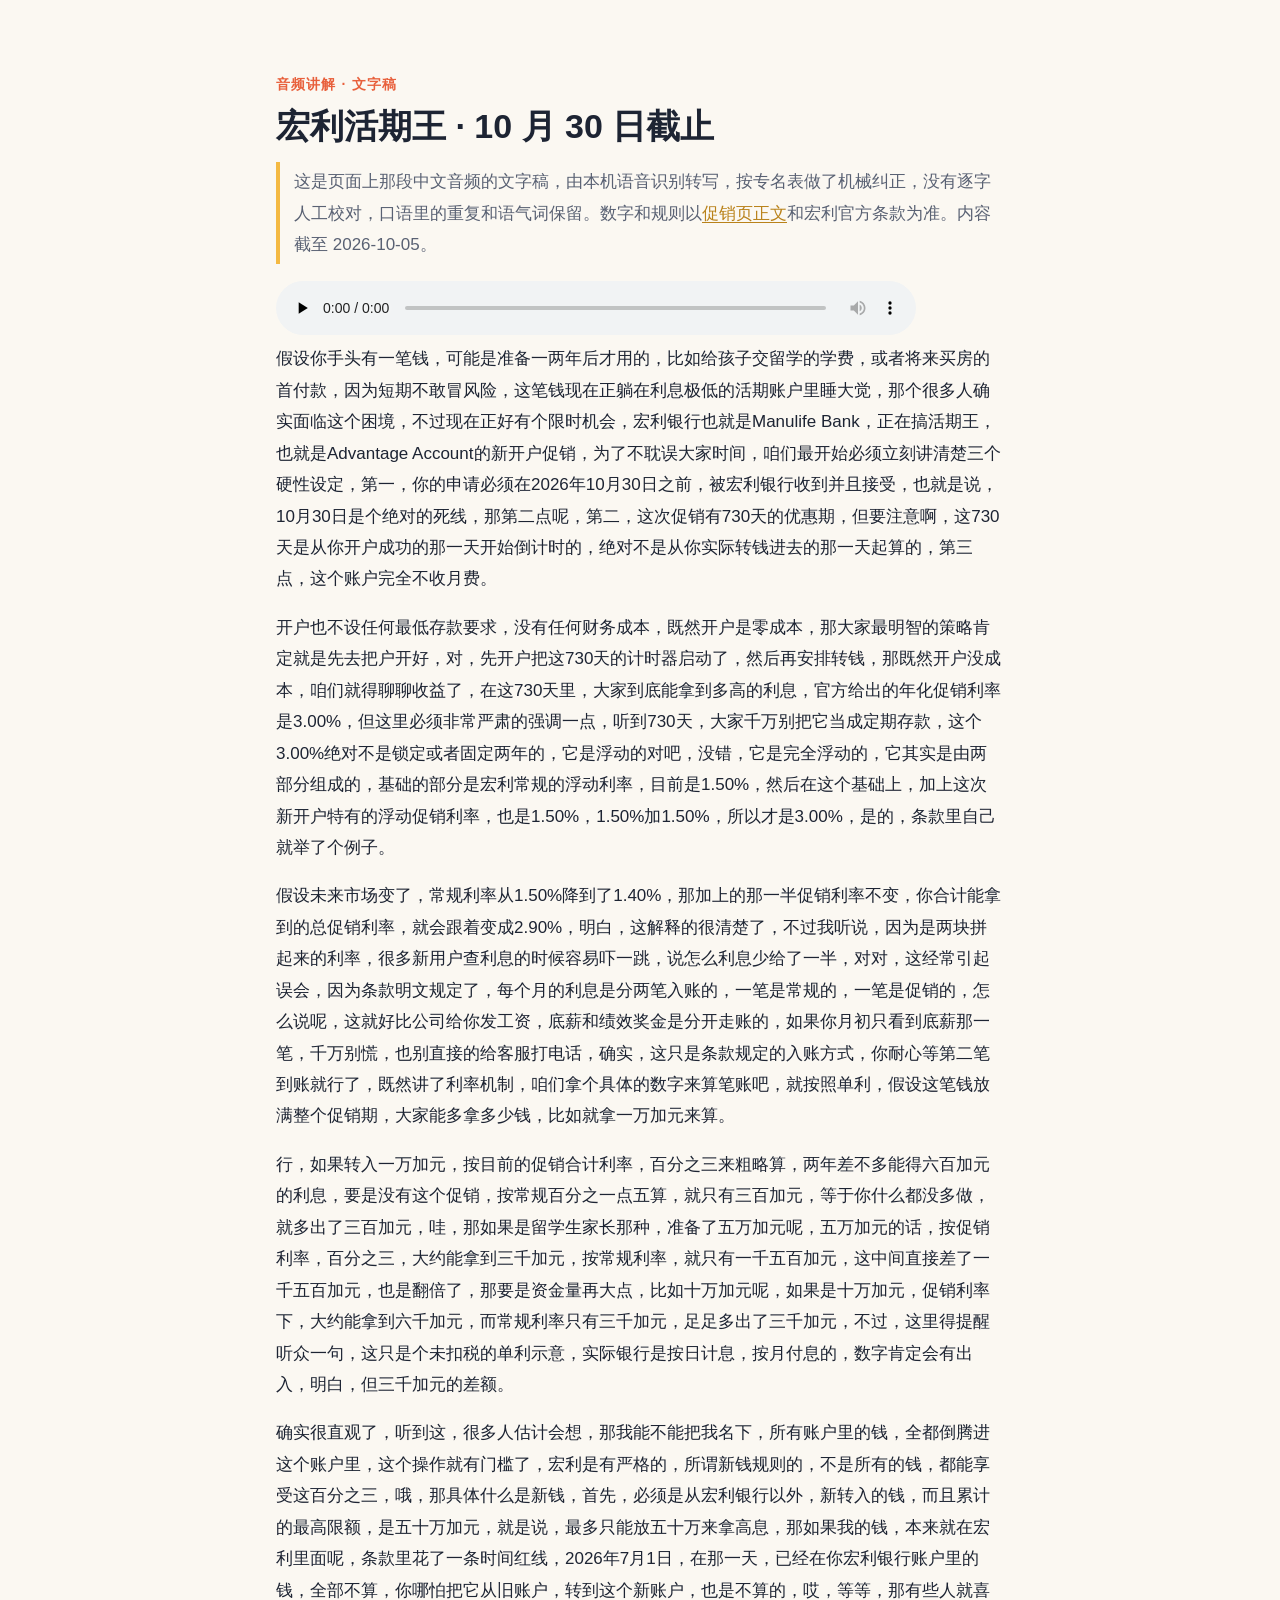
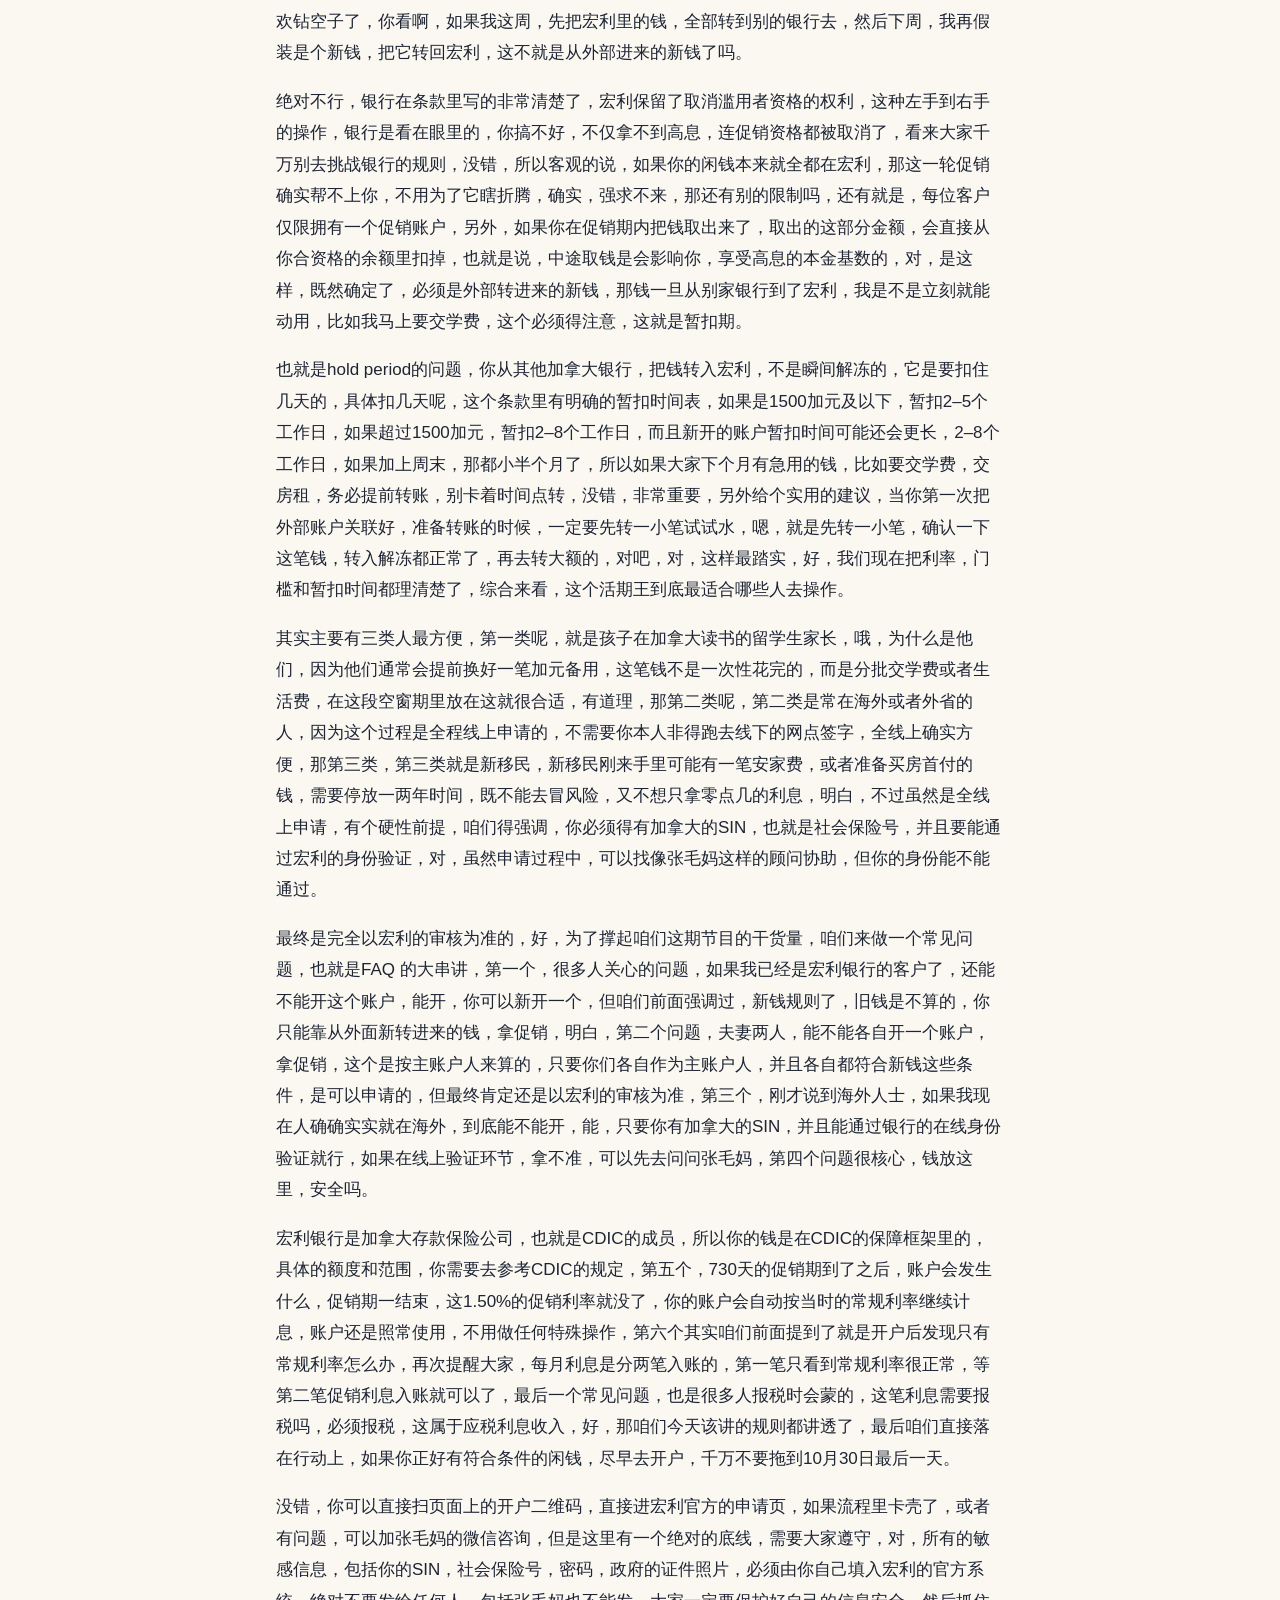
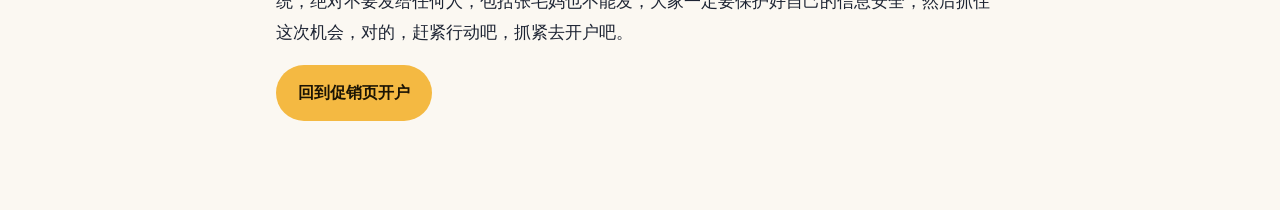
==== audio/transcript.html @ 3b373ff0 "加音频讲解（2026-10-05 版，约 11 分钟）与文字稿；导航加「听讲解」" ====
<!doctype html>
<html lang="zh-CN">
<head>
<meta charset="utf-8">
<meta name="viewport" content="width=device-width, initial-scale=1, viewport-fit=cover">
<title>活期王音频文字稿</title>
<meta name="description" content="宏利活期王 10 月 30 日截止音频讲解的文字稿，本机转写，内容截至 2026-10-05。">
<link rel="icon" href="../assets/favicon.svg" type="image/svg+xml">
<link rel="stylesheet" href="../assets/site.css">
</head>
<body>
<main class="sec"><div class="wrap transcript">
<p class="eyebrow">音频讲解 · 文字稿</p>
<h1 class="transcript-h1">宏利活期王 · 10 月 30 日截止</h1>
<p class="note">这是页面上那段中文音频的文字稿，由本机语音识别转写，按专名表做了机械纠正，没有逐字人工校对，口语里的重复和语气词保留。数字和规则以<a href="../index.html#rules">促销页正文</a>和宏利官方条款为准。内容截至 2026-10-05。</p>
<audio controls preload="none" src="advantage-2026-10-05.m4a" class="audio-player"></audio>
<p>假设你手头有一笔钱，可能是准备一两年后才用的，比如给孩子交留学的学费，或者将来买房的首付款，因为短期不敢冒风险，这笔钱现在正躺在利息极低的活期账户里睡大觉，那个很多人确实面临这个困境，不过现在正好有个限时机会，宏利银行也就是Manulife Bank，正在搞活期王，也就是Advantage Account的新开户促销，为了不耽误大家时间，咱们最开始必须立刻讲清楚三个硬性设定，第一，你的申请必须在2026年10月30日之前，被宏利银行收到并且接受，也就是说，10月30日是个绝对的死线，那第二点呢，第二，这次促销有730天的优惠期，但要注意啊，这730天是从你开户成功的那一天开始倒计时的，绝对不是从你实际转钱进去的那一天起算的，第三点，这个账户完全不收月费。</p>
<p>开户也不设任何最低存款要求，没有任何财务成本，既然开户是零成本，那大家最明智的策略肯定就是先去把户开好，对，先开户把这730天的计时器启动了，然后再安排转钱，那既然开户没成本，咱们就得聊聊收益了，在这730天里，大家到底能拿到多高的利息，官方给出的年化促销利率是3.00%，但这里必须非常严肃的强调一点，听到730天，大家千万别把它当成定期存款，这个3.00%绝对不是锁定或者固定两年的，它是浮动的对吧，没错，它是完全浮动的，它其实是由两部分组成的，基础的部分是宏利常规的浮动利率，目前是1.50%，然后在这个基础上，加上这次新开户特有的浮动促销利率，也是1.50%，1.50%加1.50%，所以才是3.00%，是的，条款里自己就举了个例子。</p>
<p>假设未来市场变了，常规利率从1.50%降到了1.40%，那加上的那一半促销利率不变，你合计能拿到的总促销利率，就会跟着变成2.90%，明白，这解释的很清楚了，不过我听说，因为是两块拼起来的利率，很多新用户查利息的时候容易吓一跳，说怎么利息少给了一半，对对，这经常引起误会，因为条款明文规定了，每个月的利息是分两笔入账的，一笔是常规的，一笔是促销的，怎么说呢，这就好比公司给你发工资，底薪和绩效奖金是分开走账的，如果你月初只看到底薪那一笔，千万别慌，也别直接的给客服打电话，确实，这只是条款规定的入账方式，你耐心等第二笔到账就行了，既然讲了利率机制，咱们拿个具体的数字来算笔账吧，就按照单利，假设这笔钱放满整个促销期，大家能多拿多少钱，比如就拿一万加元来算。</p>
<p>行，如果转入一万加元，按目前的促销合计利率，百分之三来粗略算，两年差不多能得六百加元的利息，要是没有这个促销，按常规百分之一点五算，就只有三百加元，等于你什么都没多做，就多出了三百加元，哇，那如果是留学生家长那种，准备了五万加元呢，五万加元的话，按促销利率，百分之三，大约能拿到三千加元，按常规利率，就只有一千五百加元，这中间直接差了一千五百加元，也是翻倍了，那要是资金量再大点，比如十万加元呢，如果是十万加元，促销利率下，大约能拿到六千加元，而常规利率只有三千加元，足足多出了三千加元，不过，这里得提醒听众一句，这只是个未扣税的单利示意，实际银行是按日计息，按月付息的，数字肯定会有出入，明白，但三千加元的差额。</p>
<p>确实很直观了，听到这，很多人估计会想，那我能不能把我名下，所有账户里的钱，全都倒腾进这个账户里，这个操作就有门槛了，宏利是有严格的，所谓新钱规则的，不是所有的钱，都能享受这百分之三，哦，那具体什么是新钱，首先，必须是从宏利银行以外，新转入的钱，而且累计的最高限额，是五十万加元，就是说，最多只能放五十万来拿高息，那如果我的钱，本来就在宏利里面呢，条款里花了一条时间红线，2026年7月1日，在那一天，已经在你宏利银行账户里的钱，全部不算，你哪怕把它从旧账户，转到这个新账户，也是不算的，哎，等等，那有些人就喜欢钻空子了，你看啊，如果我这周，先把宏利里的钱，全部转到别的银行去，然后下周，我再假装是个新钱，把它转回宏利，这不就是从外部进来的新钱了吗。</p>
<p>绝对不行，银行在条款里写的非常清楚了，宏利保留了取消滥用者资格的权利，这种左手到右手的操作，银行是看在眼里的，你搞不好，不仅拿不到高息，连促销资格都被取消了，看来大家千万别去挑战银行的规则，没错，所以客观的说，如果你的闲钱本来就全都在宏利，那这一轮促销确实帮不上你，不用为了它瞎折腾，确实，强求不来，那还有别的限制吗，还有就是，每位客户仅限拥有一个促销账户，另外，如果你在促销期内把钱取出来了，取出的这部分金额，会直接从你合资格的余额里扣掉，也就是说，中途取钱是会影响你，享受高息的本金基数的，对，是这样，既然确定了，必须是外部转进来的新钱，那钱一旦从别家银行到了宏利，我是不是立刻就能动用，比如我马上要交学费，这个必须得注意，这就是暂扣期。</p>
<p>也就是hold period的问题，你从其他加拿大银行，把钱转入宏利，不是瞬间解冻的，它是要扣住几天的，具体扣几天呢，这个条款里有明确的暂扣时间表，如果是1500加元及以下，暂扣2–5个工作日，如果超过1500加元，暂扣2–8个工作日，而且新开的账户暂扣时间可能还会更长，2–8个工作日，如果加上周末，那都小半个月了，所以如果大家下个月有急用的钱，比如要交学费，交房租，务必提前转账，别卡着时间点转，没错，非常重要，另外给个实用的建议，当你第一次把外部账户关联好，准备转账的时候，一定要先转一小笔试试水，嗯，就是先转一小笔，确认一下这笔钱，转入解冻都正常了，再去转大额的，对吧，对，这样最踏实，好，我们现在把利率，门槛和暂扣时间都理清楚了，综合来看，这个活期王到底最适合哪些人去操作。</p>
<p>其实主要有三类人最方便，第一类呢，就是孩子在加拿大读书的留学生家长，哦，为什么是他们，因为他们通常会提前换好一笔加元备用，这笔钱不是一次性花完的，而是分批交学费或者生活费，在这段空窗期里放在这就很合适，有道理，那第二类呢，第二类是常在海外或者外省的人，因为这个过程是全程线上申请的，不需要你本人非得跑去线下的网点签字，全线上确实方便，那第三类，第三类就是新移民，新移民刚来手里可能有一笔安家费，或者准备买房首付的钱，需要停放一两年时间，既不能去冒风险，又不想只拿零点几的利息，明白，不过虽然是全线上申请，有个硬性前提，咱们得强调，你必须得有加拿大的SIN，也就是社会保险号，并且要能通过宏利的身份验证，对，虽然申请过程中，可以找像张毛妈这样的顾问协助，但你的身份能不能通过。</p>
<p>最终是完全以宏利的审核为准的，好，为了撑起咱们这期节目的干货量，咱们来做一个常见问题，也就是FAQ 的大串讲，第一个，很多人关心的问题，如果我已经是宏利银行的客户了，还能不能开这个账户，能开，你可以新开一个，但咱们前面强调过，新钱规则了，旧钱是不算的，你只能靠从外面新转进来的钱，拿促销，明白，第二个问题，夫妻两人，能不能各自开一个账户，拿促销，这个是按主账户人来算的，只要你们各自作为主账户人，并且各自都符合新钱这些条件，是可以申请的，但最终肯定还是以宏利的审核为准，第三个，刚才说到海外人士，如果我现在人确确实实就在海外，到底能不能开，能，只要你有加拿大的SIN，并且能通过银行的在线身份验证就行，如果在线上验证环节，拿不准，可以先去问问张毛妈，第四个问题很核心，钱放这里，安全吗。</p>
<p>宏利银行是加拿大存款保险公司，也就是CDIC的成员，所以你的钱是在CDIC的保障框架里的，具体的额度和范围，你需要去参考CDIC的规定，第五个，730天的促销期到了之后，账户会发生什么，促销期一结束，这1.50%的促销利率就没了，你的账户会自动按当时的常规利率继续计息，账户还是照常使用，不用做任何特殊操作，第六个其实咱们前面提到了就是开户后发现只有常规利率怎么办，再次提醒大家，每月利息是分两笔入账的，第一笔只看到常规利率很正常，等第二笔促销利息入账就可以了，最后一个常见问题，也是很多人报税时会蒙的，这笔利息需要报税吗，必须报税，这属于应税利息收入，好，那咱们今天该讲的规则都讲透了，最后咱们直接落在行动上，如果你正好有符合条件的闲钱，尽早去开户，千万不要拖到10月30日最后一天。</p>
<p>没错，你可以直接扫页面上的开户二维码，直接进宏利官方的申请页，如果流程里卡壳了，或者有问题，可以加张毛妈的微信咨询，但是这里有一个绝对的底线，需要大家遵守，对，所有的敏感信息，包括你的SIN，社会保险号，密码，政府的证件照片，必须由你自己填入宏利的官方系统，绝对不要发给任何人，包括张毛妈也不能发，大家一定要保护好自己的信息安全，然后抓住这次机会，对的，赶紧行动吧，抓紧去开户吧。</p>
<p><a class="btn btn-primary" href="../index.html#contact">回到促销页开户</a></p>
</div></main>
</body>
</html>
---- assets/site.css ----
/* 宏利活期王促销站：深靛蓝＋暖金，和宏利方案站的绿色区分开 */
:root{
  --ink:#14213d; --ink-2:#22325a; --gold:#f4b942; --gold-deep:#b9821a; --coral:#e8603c;
  --ground:#fbf8f2; --tint:#f3eee3; --card:#ffffff; --text:#1d2433; --muted:#596173; --line:#e4dccb;
  --on-ink:#f7f4ec; --on-ink-muted:#c8cbe0; --gain:#1e7a4f;
  --radius:16px; --shadow:0 10px 30px rgba(20,33,61,.10);
  color-scheme:light;
}
@media (prefers-color-scheme: dark){
  :root:not([data-theme="light"]){
    --ground:#0e1424; --tint:#141c30; --card:#18213a; --text:#e9ebf2; --muted:#a9b0c4; --line:#2a3550;
    --gold-deep:#f4b942; --gain:#6fd3a0; --shadow:0 10px 30px rgba(0,0,0,.35); color-scheme:dark;
  }
}
:root[data-theme="dark"]{
  --ground:#0e1424; --tint:#141c30; --card:#18213a; --text:#e9ebf2; --muted:#a9b0c4; --line:#2a3550;
  --gold-deep:#f4b942; --gain:#6fd3a0; --shadow:0 10px 30px rgba(0,0,0,.35); color-scheme:dark;
}
*{box-sizing:border-box}
html{scroll-behavior:smooth;-webkit-text-size-adjust:100%}
body{margin:0;background:var(--ground);color:var(--text);
  font-family:-apple-system,BlinkMacSystemFont,"PingFang SC","Hiragino Sans GB","Microsoft YaHei","Noto Sans CJK SC","Segoe UI",Roboto,sans-serif;
  font-size:17px;line-height:1.75;padding-bottom:84px}
img{max-width:100%;height:auto;display:block}
a{color:var(--gold-deep);text-underline-offset:3px}
h1,h2,h3{line-height:1.3;margin:0 0 .6em}
p{margin:0 0 1em}
.wrap{max-width:1120px;margin:0 auto;padding:0 16px}
.narrow{max-width:760px}

/* 顶部倒计时条 */
.topbar{position:sticky;top:0;z-index:30;display:flex;gap:10px;align-items:center;justify-content:center;flex-wrap:wrap;
  background:var(--coral);color:#fff;font-size:14px;padding:7px 12px;letter-spacing:.02em}
.topbar b{font-weight:700}
.topbar-dot{width:8px;height:8px;border-radius:50%;background:#fff;animation:pulse 1.6s infinite}
@keyframes pulse{0%,100%{opacity:1}50%{opacity:.25}}
@media (prefers-reduced-motion:reduce){.topbar-dot{animation:none}html{scroll-behavior:auto}}

/* 首屏 */
.hero{background:radial-gradient(120% 90% at 85% 0%,#33467a 0%,var(--ink) 55%,#0d1630 100%);color:var(--on-ink);padding:28px 0 36px;overflow:hidden}
.hero-grid{display:grid;gap:28px}
.kicker{color:var(--gold);font-size:14px;letter-spacing:.06em;margin-bottom:12px}
.hero h1{font-size:clamp(28px,7.4vw,50px);letter-spacing:-.01em;margin-bottom:16px;font-weight:800}
.hero .lead{color:var(--on-ink-muted);font-size:17px;max-width:40em}
.hero .lead b{color:#fff}
.br-wide{display:none}
.countdown{margin:18px 0 20px;padding:14px 16px;border:1px solid rgba(244,185,66,.45);border-radius:var(--radius);background:rgba(244,185,66,.08)}
.cd-label{font-size:13px;color:var(--gold);letter-spacing:.05em;margin-bottom:4px}
.cd-clock{display:flex;gap:10px;align-items:baseline;flex-wrap:wrap;font-variant-numeric:tabular-nums}
.cd-clock .u{display:inline-flex;align-items:baseline;gap:3px}
.cd-clock .u b{font-size:clamp(30px,8vw,42px);color:#fff;font-weight:800;line-height:1}
.cd-clock .u span{font-size:14px;color:var(--on-ink-muted)}
.cd-fallback{font-size:15px;color:#fff}
.stats{list-style:none;padding:0;margin:0 0 22px;display:grid;grid-template-columns:1fr 1fr;gap:10px}
.stats li{background:rgba(255,255,255,.06);border:1px solid rgba(255,255,255,.14);border-radius:14px;padding:14px 12px}
.stats b{display:block;font-size:clamp(24px,6.6vw,34px);color:var(--gold);font-weight:800;line-height:1.15;font-variant-numeric:tabular-nums}
.stats span{display:block;font-size:13px;color:var(--on-ink-muted);line-height:1.5;margin-top:4px}
.cta-row{display:flex;gap:10px;flex-wrap:wrap}
.btn{appearance:none;border:0;cursor:pointer;font:inherit;font-weight:700;font-size:16px;border-radius:999px;padding:13px 22px;text-decoration:none;display:inline-flex;align-items:center;justify-content:center;gap:6px;min-height:48px}
.btn-primary{background:var(--gold);color:#1b1404}
.btn-primary:hover{background:#ffcb5c}
.btn-ghost{background:transparent;color:#fff;border:1.5px solid rgba(255,255,255,.55)}
.btn-ghost:hover{border-color:#fff}
.btn-ghost-dark{background:var(--ink);color:#fff}
.btn-block{display:flex;width:100%}
.btn:focus-visible,a:focus-visible{outline:3px solid var(--coral);outline-offset:3px}
.asof{font-size:13px;color:var(--on-ink-muted);margin:14px 0 0}
.qr-panel{display:none}
.qr-card{margin:0;background:#fff;color:#14213d;border-radius:var(--radius);padding:14px;box-shadow:var(--shadow);text-align:center}
.qr-card img{width:100%;max-width:200px;margin:0 auto 8px;image-rendering:pixelated}
.qr-card figcaption b{display:block;font-size:16px}
.qr-card figcaption span{display:block;font-size:13px;color:#596173;line-height:1.5}

/* 锚点导航 */
.jump{position:sticky;top:34px;z-index:20;display:flex;gap:4px;overflow-x:auto;padding:8px 12px;background:var(--ground);border-bottom:1px solid var(--line);scrollbar-width:none}
.jump::-webkit-scrollbar{display:none}
.jump a{flex:0 0 auto;font-size:14px;color:var(--text);text-decoration:none;padding:6px 12px;border-radius:999px;background:var(--tint)}
.jump a:hover{background:var(--gold);color:#1b1404}

/* 区块 */
.sec{padding:44px 0;scroll-margin-top:90px}
.sec-tint{background:var(--tint)}
.eyebrow{color:var(--coral);font-weight:700;font-size:14px;letter-spacing:.08em;margin-bottom:6px}
.sec h2{font-size:clamp(23px,5.6vw,34px);font-weight:800;color:var(--text)}
.sec h3{font-size:18px}
.cards{display:grid;gap:14px;margin:8px 0 18px}
.card{background:var(--card);border:1px solid var(--line);border-radius:var(--radius);padding:18px 18px 8px;box-shadow:var(--shadow)}
.card p{color:var(--muted);font-size:16px}
.rule h3 .tag{display:inline-block;font-size:12px;font-weight:700;background:var(--ink);color:var(--gold);border-radius:999px;padding:2px 10px;margin:0 8px 6px 0;vertical-align:2px}
.who h3::before{content:"";display:block;width:28px;height:4px;border-radius:2px;background:var(--gold);margin-bottom:10px}
.note{border-left:4px solid var(--gold);padding:4px 0 4px 14px;color:var(--muted)}
.callout{background:var(--ink);color:var(--on-ink);border-radius:var(--radius);padding:20px 18px 6px}
.callout h3{color:var(--gold)}
.callout p{color:var(--on-ink-muted)}
.fine{font-size:14px;color:var(--muted)}
.more{font-size:15px}

/* 时间线 */
.timeline{list-style:none;padding:0;margin:20px 0;position:relative}
.timeline::before{content:"";position:absolute;left:7px;top:8px;bottom:8px;width:2px;background:var(--line)}
.timeline li{position:relative;padding:0 0 16px 32px}
.timeline li::before{content:"";position:absolute;left:0;top:6px;width:16px;height:16px;border-radius:50%;background:var(--card);border:3px solid var(--line)}
.timeline .is-now::before{border-color:var(--gold);background:var(--gold)}
.timeline .is-end::before{border-color:var(--coral);background:var(--coral)}
.tl-date{display:block;font-weight:800;font-variant-numeric:tabular-nums}
.timeline .is-end .tl-date{color:var(--coral)}
.tl-text{color:var(--muted);font-size:15px}
.quote-official{font-size:15px;color:var(--muted);background:var(--tint);border-radius:12px;padding:12px 14px}

/* 算账 */
.bars{margin:18px 0}
.bar-row{display:grid;grid-template-columns:5.2em 1fr 4em;gap:10px;align-items:center;margin-bottom:10px}
.bar-name{font-size:15px;color:var(--muted)}
.bar{height:22px;background:var(--tint);border-radius:999px;overflow:hidden;border:1px solid var(--line)}
.bar i{display:block;height:100%;background:linear-gradient(90deg,var(--gold),var(--coral));border-radius:999px}
.bar-muted i{background:var(--muted);opacity:.55}
.bar-row b{font-variant-numeric:tabular-nums}
.table-wrap{overflow-x:auto;margin:10px 0 14px}
table{border-collapse:collapse;width:100%;min-width:300px;background:var(--card);border-radius:12px;overflow:hidden;font-variant-numeric:tabular-nums}
th,td{padding:11px 10px;border-bottom:1px solid var(--line);text-align:right;font-size:15px}
thead th{background:var(--ink);color:var(--on-ink);font-weight:700;font-size:13px}
th[scope=row],thead th:first-child{text-align:left}
.gain{color:var(--gain);font-weight:800}

/* 诚实条款 */
blockquote{margin:14px 0 18px;padding:14px 16px;background:var(--card);border:1px solid var(--line);border-left:4px solid var(--ink);border-radius:12px}
:root[data-theme="dark"] blockquote{border-left-color:var(--gold)}
@media (prefers-color-scheme: dark){:root:not([data-theme="light"]) blockquote{border-left-color:var(--gold)}}
blockquote p[lang=en]{font-family:Georgia,"Times New Roman",serif;font-style:italic;font-size:15px;color:var(--text)}
blockquote .zh{color:var(--muted);font-size:15px;margin:0}

/* 步骤 */
.how-grid{display:grid;gap:20px}
.steps{list-style:none;counter-reset:s;padding:0;margin:0}
.steps li{counter-increment:s;position:relative;padding:0 0 14px 52px}
.steps li::before{content:counter(s);position:absolute;left:0;top:0;width:38px;height:38px;border-radius:50%;background:var(--ink);color:var(--gold);font-weight:800;display:flex;align-items:center;justify-content:center;font-size:18px}
.steps h3{margin-bottom:.3em}
.steps p{color:var(--muted);font-size:16px}
.shots{display:grid;grid-template-columns:1fr 1fr;gap:12px;align-self:start}
.shots figure{margin:0;background:var(--card);border:1px solid var(--line);border-radius:14px;padding:8px}
.shots img{border-radius:8px;width:100%;aspect-ratio:390/700;object-fit:cover;object-position:top}
.shots figcaption{font-size:12px;color:var(--muted);text-align:center;margin-top:6px;line-height:1.5}

.ticks{list-style:none;padding:0;margin:12px 0}
.ticks li{position:relative;padding-left:26px;margin-bottom:10px;color:var(--muted)}
.ticks li::before{content:"✓";position:absolute;left:0;top:0;color:var(--gold-deep);font-weight:800}

/* FAQ：平铺不折叠 */
.faq article{border-bottom:1px solid var(--line);padding:16px 0 4px}
.faq h3{font-size:17px}
.faq p{color:var(--muted);font-size:16px}

/* 联系 */
.sec-contact{background:var(--ink);color:var(--on-ink)}
.sec-contact h2{color:#fff}
.sec-contact .ticks li{color:var(--on-ink-muted)}
.sec-contact .ticks li::before{color:var(--gold)}
.contact-grid{display:grid;gap:24px}
.person{display:flex;gap:14px;align-items:center;margin:8px 0 14px}
.person img{width:64px;height:64px;border-radius:50%;object-fit:cover;border:2px solid var(--gold)}
.person b{display:block;font-size:18px}
.person span{color:var(--on-ink-muted);font-size:14px}
.contact-qr{display:grid;grid-template-columns:1fr 1fr;gap:12px}
.contact-qr .qr-card img{max-width:180px}
.sec-contact .btn-ghost-dark{background:transparent;border:1.5px solid rgba(255,255,255,.55)}

/* 页尾 */
.foot{padding:28px 0 24px;font-size:13px;color:var(--muted);border-top:1px solid var(--line)}
.foot a{color:var(--muted)}
.sources a{white-space:normal}

/* 手机底部悬浮按钮 */
.dock{position:fixed;left:0;right:0;bottom:0;z-index:40;display:grid;grid-template-columns:1.25fr 1fr;gap:8px;padding:10px 12px calc(10px + env(safe-area-inset-bottom));background:rgba(251,248,242,.94);backdrop-filter:blur(8px);border-top:1px solid var(--line)}
@media (prefers-color-scheme: dark){:root:not([data-theme="light"]) .dock{background:rgba(14,20,36,.94)}}
:root[data-theme="dark"] .dock{background:rgba(14,20,36,.94)}
.dock .btn{padding:11px 10px;font-size:15px}

/* 弹窗 */
.dlg{border:0;border-radius:20px;padding:22px 18px 18px;width:min(420px,calc(100vw - 32px));max-height:calc(100vh - 32px);background:var(--card);color:var(--text);box-shadow:0 20px 60px rgba(0,0,0,.4)}
.dlg::backdrop{background:rgba(10,16,32,.66)}
.dlg h2{font-size:20px;margin-right:30px}
.dlg img{width:100%;max-width:340px;margin:6px auto 12px;border-radius:10px;background:#fff}
.dlg p{font-size:15px;color:var(--muted)}
.dlg .btn-block{margin-bottom:10px}
.dlg-x{position:absolute;top:10px;right:12px;width:36px;height:36px;border-radius:50%;border:0;background:var(--tint);color:var(--text);font-size:22px;cursor:pointer;line-height:1}

/* 桌面 */
@media (min-width:900px){
  body{padding-bottom:0}
  .dock{display:none}
  .br-wide{display:inline}
  .hero{padding:56px 0 64px}
  .hero-grid{grid-template-columns:1fr 300px;align-items:center;gap:48px}
  .qr-panel{display:grid;gap:14px}
  .stats{grid-template-columns:repeat(4,1fr)}
  .jump{justify-content:center}
  .sec{padding:72px 0}
  .cards.two{grid-template-columns:1fr 1fr}
  .cards.three{grid-template-columns:repeat(3,1fr)}
  .cards.four{grid-template-columns:repeat(4,1fr)}
  .how-grid{grid-template-columns:1.25fr 1fr;gap:40px}
  .contact-grid{grid-template-columns:1.2fr 1fr;align-items:center;gap:48px}
  .timeline{display:grid;grid-template-columns:repeat(4,1fr);gap:16px}
  .timeline::before{left:8px;right:8px;top:7px;bottom:auto;width:auto;height:2px}
  .timeline li{padding:30px 0 0}
  .timeline li::before{top:0}
}
@media (min-width:600px) and (max-width:899px){
  .stats{grid-template-columns:repeat(4,1fr)}
  .cards.three,.cards.four,.cards.two{grid-template-columns:1fr 1fr}
}
.nw{white-space:nowrap}

.sec-listen{padding:32px 0}
.audio-player{display:block;width:100%;max-width:640px;margin:14px 0 8px;min-height:44px}
.audio-meta{font-size:14px;color:var(--muted)}
.transcript{max-width:760px}
.transcript-h1{font-size:clamp(24px,6vw,34px);font-weight:800;margin:4px 0 14px}
.transcript p{line-height:1.85}
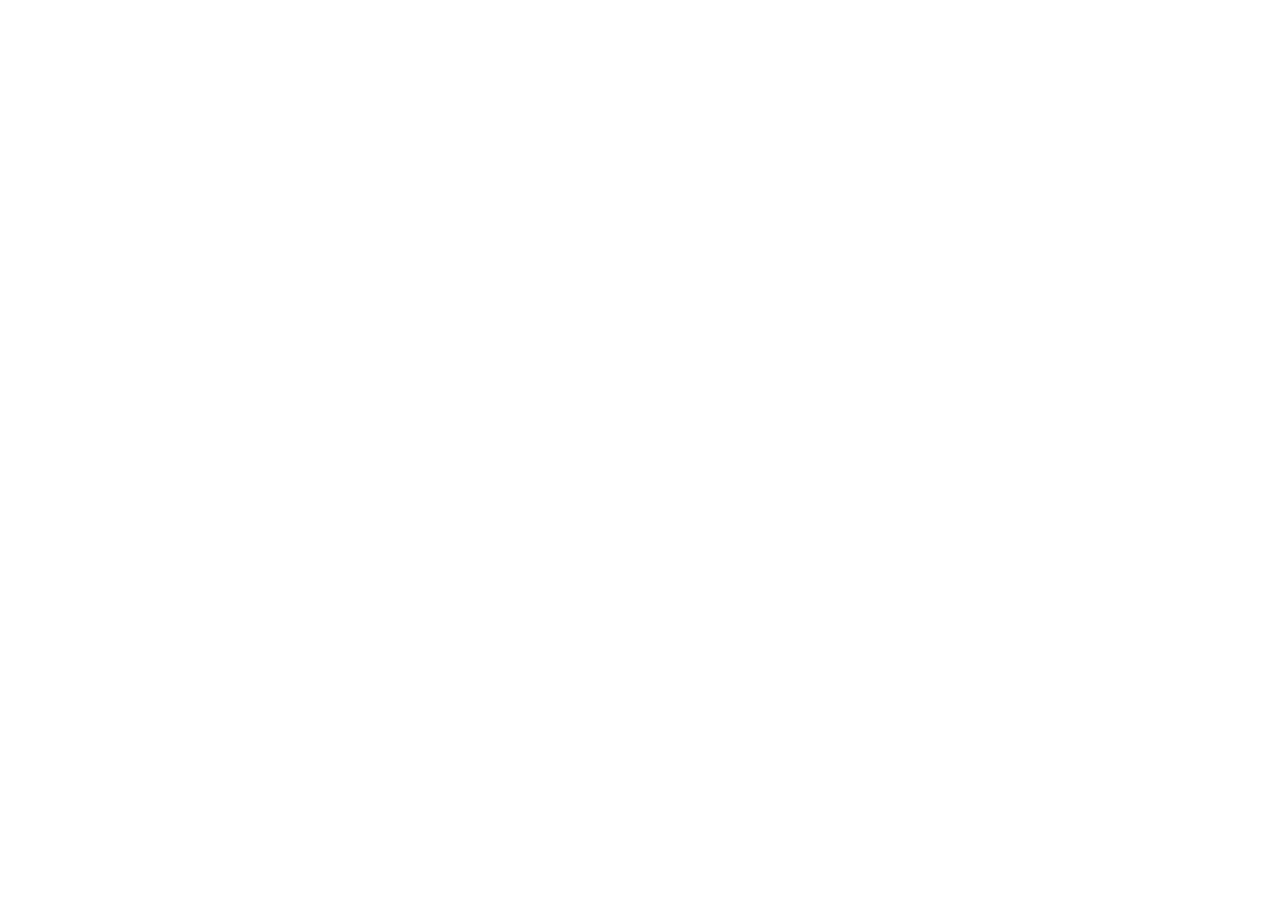
==== commit 228ab2c6: "旧址改跳转：站点迁到 veryvisa.github.io/manulife-advantage-account/（音频文件保留，旧链接不断）" ====
--- a/audio/transcript.html
+++ b/audio/transcript.html
@@ -1,31 +1,11 @@
 <!doctype html>
-<html lang="zh-CN">
-<head>
-<meta charset="utf-8">
-<meta name="viewport" content="width=device-width, initial-scale=1, viewport-fit=cover">
-<title>活期王音频文字稿</title>
-<meta name="description" content="宏利活期王 10 月 30 日截止音频讲解的文字稿，本机转写，内容截至 2026-10-05。">
-<link rel="icon" href="../assets/favicon.svg" type="image/svg+xml">
-<link rel="stylesheet" href="../assets/site.css">
-</head>
-<body>
-<main class="sec"><div class="wrap transcript">
-<p class="eyebrow">音频讲解 · 文字稿</p>
-<h1 class="transcript-h1">宏利活期王 · 10 月 30 日截止</h1>
-<p class="note">这是页面上那段中文音频的文字稿，由本机语音识别转写，按专名表做了机械纠正，没有逐字人工校对，口语里的重复和语气词保留。数字和规则以<a href="../index.html#rules">促销页正文</a>和宏利官方条款为准。内容截至 2026-10-05。</p>
-<audio controls preload="none" src="advantage-2026-10-05.m4a" class="audio-player"></audio>
-<p>假设你手头有一笔钱，可能是准备一两年后才用的，比如给孩子交留学的学费，或者将来买房的首付款，因为短期不敢冒风险，这笔钱现在正躺在利息极低的活期账户里睡大觉，那个很多人确实面临这个困境，不过现在正好有个限时机会，宏利银行也就是Manulife Bank，正在搞活期王，也就是Advantage Account的新开户促销，为了不耽误大家时间，咱们最开始必须立刻讲清楚三个硬性设定，第一，你的申请必须在2026年10月30日之前，被宏利银行收到并且接受，也就是说，10月30日是个绝对的死线，那第二点呢，第二，这次促销有730天的优惠期，但要注意啊，这730天是从你开户成功的那一天开始倒计时的，绝对不是从你实际转钱进去的那一天起算的，第三点，这个账户完全不收月费。</p>
-<p>开户也不设任何最低存款要求，没有任何财务成本，既然开户是零成本，那大家最明智的策略肯定就是先去把户开好，对，先开户把这730天的计时器启动了，然后再安排转钱，那既然开户没成本，咱们就得聊聊收益了，在这730天里，大家到底能拿到多高的利息，官方给出的年化促销利率是3.00%，但这里必须非常严肃的强调一点，听到730天，大家千万别把它当成定期存款，这个3.00%绝对不是锁定或者固定两年的，它是浮动的对吧，没错，它是完全浮动的，它其实是由两部分组成的，基础的部分是宏利常规的浮动利率，目前是1.50%，然后在这个基础上，加上这次新开户特有的浮动促销利率，也是1.50%，1.50%加1.50%，所以才是3.00%，是的，条款里自己就举了个例子。</p>
-<p>假设未来市场变了，常规利率从1.50%降到了1.40%，那加上的那一半促销利率不变，你合计能拿到的总促销利率，就会跟着变成2.90%，明白，这解释的很清楚了，不过我听说，因为是两块拼起来的利率，很多新用户查利息的时候容易吓一跳，说怎么利息少给了一半，对对，这经常引起误会，因为条款明文规定了，每个月的利息是分两笔入账的，一笔是常规的，一笔是促销的，怎么说呢，这就好比公司给你发工资，底薪和绩效奖金是分开走账的，如果你月初只看到底薪那一笔，千万别慌，也别直接的给客服打电话，确实，这只是条款规定的入账方式，你耐心等第二笔到账就行了，既然讲了利率机制，咱们拿个具体的数字来算笔账吧，就按照单利，假设这笔钱放满整个促销期，大家能多拿多少钱，比如就拿一万加元来算。</p>
-<p>行，如果转入一万加元，按目前的促销合计利率，百分之三来粗略算，两年差不多能得六百加元的利息，要是没有这个促销，按常规百分之一点五算，就只有三百加元，等于你什么都没多做，就多出了三百加元，哇，那如果是留学生家长那种，准备了五万加元呢，五万加元的话，按促销利率，百分之三，大约能拿到三千加元，按常规利率，就只有一千五百加元，这中间直接差了一千五百加元，也是翻倍了，那要是资金量再大点，比如十万加元呢，如果是十万加元，促销利率下，大约能拿到六千加元，而常规利率只有三千加元，足足多出了三千加元，不过，这里得提醒听众一句，这只是个未扣税的单利示意，实际银行是按日计息，按月付息的，数字肯定会有出入，明白，但三千加元的差额。</p>
-<p>确实很直观了，听到这，很多人估计会想，那我能不能把我名下，所有账户里的钱，全都倒腾进这个账户里，这个操作就有门槛了，宏利是有严格的，所谓新钱规则的，不是所有的钱，都能享受这百分之三，哦，那具体什么是新钱，首先，必须是从宏利银行以外，新转入的钱，而且累计的最高限额，是五十万加元，就是说，最多只能放五十万来拿高息，那如果我的钱，本来就在宏利里面呢，条款里花了一条时间红线，2026年7月1日，在那一天，已经在你宏利银行账户里的钱，全部不算，你哪怕把它从旧账户，转到这个新账户，也是不算的，哎，等等，那有些人就喜欢钻空子了，你看啊，如果我这周，先把宏利里的钱，全部转到别的银行去，然后下周，我再假装是个新钱，把它转回宏利，这不就是从外部进来的新钱了吗。</p>
-<p>绝对不行，银行在条款里写的非常清楚了，宏利保留了取消滥用者资格的权利，这种左手到右手的操作，银行是看在眼里的，你搞不好，不仅拿不到高息，连促销资格都被取消了，看来大家千万别去挑战银行的规则，没错，所以客观的说，如果你的闲钱本来就全都在宏利，那这一轮促销确实帮不上你，不用为了它瞎折腾，确实，强求不来，那还有别的限制吗，还有就是，每位客户仅限拥有一个促销账户，另外，如果你在促销期内把钱取出来了，取出的这部分金额，会直接从你合资格的余额里扣掉，也就是说，中途取钱是会影响你，享受高息的本金基数的，对，是这样，既然确定了，必须是外部转进来的新钱，那钱一旦从别家银行到了宏利，我是不是立刻就能动用，比如我马上要交学费，这个必须得注意，这就是暂扣期。</p>
-<p>也就是hold period的问题，你从其他加拿大银行，把钱转入宏利，不是瞬间解冻的，它是要扣住几天的，具体扣几天呢，这个条款里有明确的暂扣时间表，如果是1500加元及以下，暂扣2–5个工作日，如果超过1500加元，暂扣2–8个工作日，而且新开的账户暂扣时间可能还会更长，2–8个工作日，如果加上周末，那都小半个月了，所以如果大家下个月有急用的钱，比如要交学费，交房租，务必提前转账，别卡着时间点转，没错，非常重要，另外给个实用的建议，当你第一次把外部账户关联好，准备转账的时候，一定要先转一小笔试试水，嗯，就是先转一小笔，确认一下这笔钱，转入解冻都正常了，再去转大额的，对吧，对，这样最踏实，好，我们现在把利率，门槛和暂扣时间都理清楚了，综合来看，这个活期王到底最适合哪些人去操作。</p>
-<p>其实主要有三类人最方便，第一类呢，就是孩子在加拿大读书的留学生家长，哦，为什么是他们，因为他们通常会提前换好一笔加元备用，这笔钱不是一次性花完的，而是分批交学费或者生活费，在这段空窗期里放在这就很合适，有道理，那第二类呢，第二类是常在海外或者外省的人，因为这个过程是全程线上申请的，不需要你本人非得跑去线下的网点签字，全线上确实方便，那第三类，第三类就是新移民，新移民刚来手里可能有一笔安家费，或者准备买房首付的钱，需要停放一两年时间，既不能去冒风险，又不想只拿零点几的利息，明白，不过虽然是全线上申请，有个硬性前提，咱们得强调，你必须得有加拿大的SIN，也就是社会保险号，并且要能通过宏利的身份验证，对，虽然申请过程中，可以找像张毛妈这样的顾问协助，但你的身份能不能通过。</p>
-<p>最终是完全以宏利的审核为准的，好，为了撑起咱们这期节目的干货量，咱们来做一个常见问题，也就是FAQ 的大串讲，第一个，很多人关心的问题，如果我已经是宏利银行的客户了，还能不能开这个账户，能开，你可以新开一个，但咱们前面强调过，新钱规则了，旧钱是不算的，你只能靠从外面新转进来的钱，拿促销，明白，第二个问题，夫妻两人，能不能各自开一个账户，拿促销，这个是按主账户人来算的，只要你们各自作为主账户人，并且各自都符合新钱这些条件，是可以申请的，但最终肯定还是以宏利的审核为准，第三个，刚才说到海外人士，如果我现在人确确实实就在海外，到底能不能开，能，只要你有加拿大的SIN，并且能通过银行的在线身份验证就行，如果在线上验证环节，拿不准，可以先去问问张毛妈，第四个问题很核心，钱放这里，安全吗。</p>
-<p>宏利银行是加拿大存款保险公司，也就是CDIC的成员，所以你的钱是在CDIC的保障框架里的，具体的额度和范围，你需要去参考CDIC的规定，第五个，730天的促销期到了之后，账户会发生什么，促销期一结束，这1.50%的促销利率就没了，你的账户会自动按当时的常规利率继续计息，账户还是照常使用，不用做任何特殊操作，第六个其实咱们前面提到了就是开户后发现只有常规利率怎么办，再次提醒大家，每月利息是分两笔入账的，第一笔只看到常规利率很正常，等第二笔促销利息入账就可以了，最后一个常见问题，也是很多人报税时会蒙的，这笔利息需要报税吗，必须报税，这属于应税利息收入，好，那咱们今天该讲的规则都讲透了，最后咱们直接落在行动上，如果你正好有符合条件的闲钱，尽早去开户，千万不要拖到10月30日最后一天。</p>
-<p>没错，你可以直接扫页面上的开户二维码，直接进宏利官方的申请页，如果流程里卡壳了，或者有问题，可以加张毛妈的微信咨询，但是这里有一个绝对的底线，需要大家遵守，对，所有的敏感信息，包括你的SIN，社会保险号，密码，政府的证件照片，必须由你自己填入宏利的官方系统，绝对不要发给任何人，包括张毛妈也不能发，大家一定要保护好自己的信息安全，然后抓住这次机会，对的，赶紧行动吧，抓紧去开户吧。</p>
-<p><a class="btn btn-primary" href="../index.html#contact">回到促销页开户</a></p>
-</div></main>
-</body>
-</html>
+<html lang="zh-CN"><head><meta charset="utf-8">
+<meta name="viewport" content="width=device-width,initial-scale=1">
+<title>宏利活期王开户页已搬家</title>
+<link rel="canonical" href="https://veryvisa.github.io/manulife-advantage-account/audio/transcript.html">
+<meta name="robots" content="noindex,follow">
+<meta http-equiv="refresh" content="0; url=https://veryvisa.github.io/manulife-advantage-account/audio/transcript.html">
+<script>(function(){var u="https://veryvisa.github.io/manulife-advantage-account/audio/transcript.html";location.replace(u+location.search+location.hash);})();</script>
+</head><body style="font:16px/1.7 -apple-system,sans-serif;padding:40px 16px">
+<p>这一页已经搬到新地址：<a href="https://veryvisa.github.io/manulife-advantage-account/audio/transcript.html">https://veryvisa.github.io/manulife-advantage-account/audio/transcript.html</a></p>
+</body></html>
